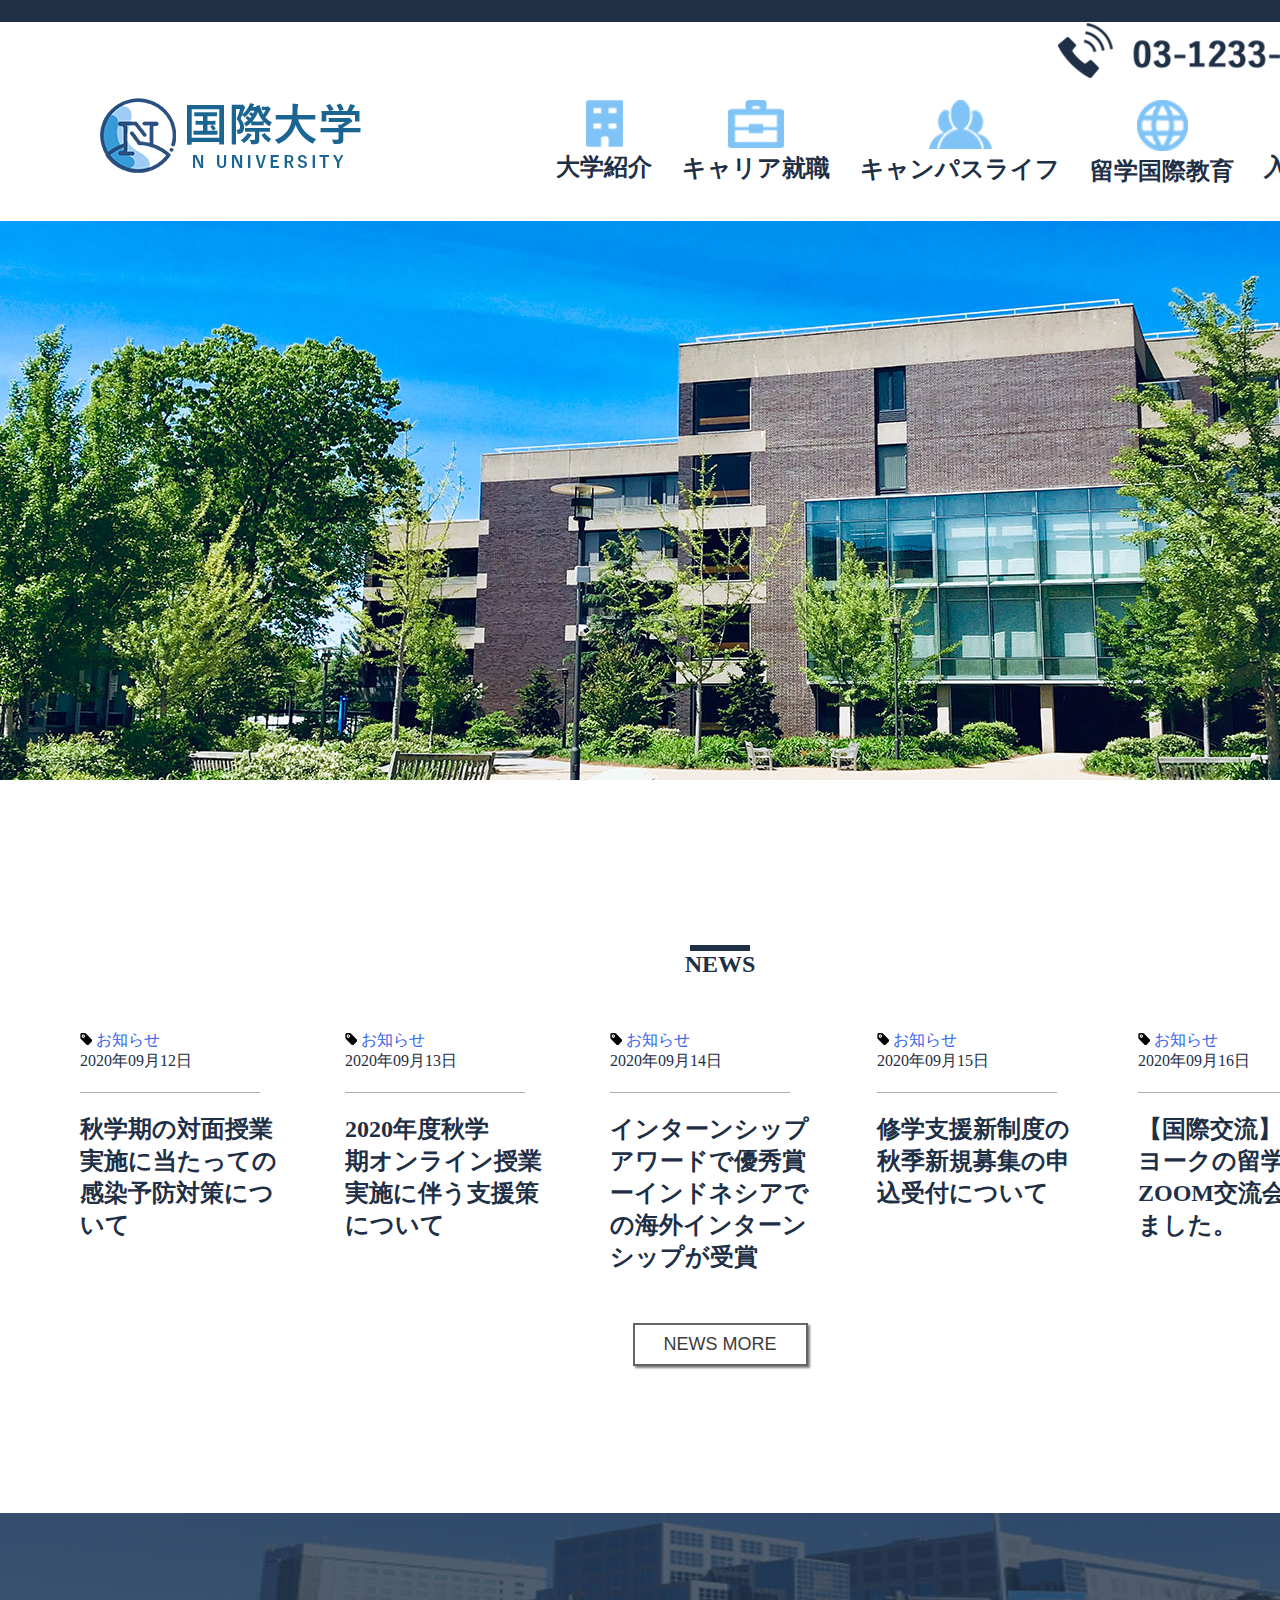
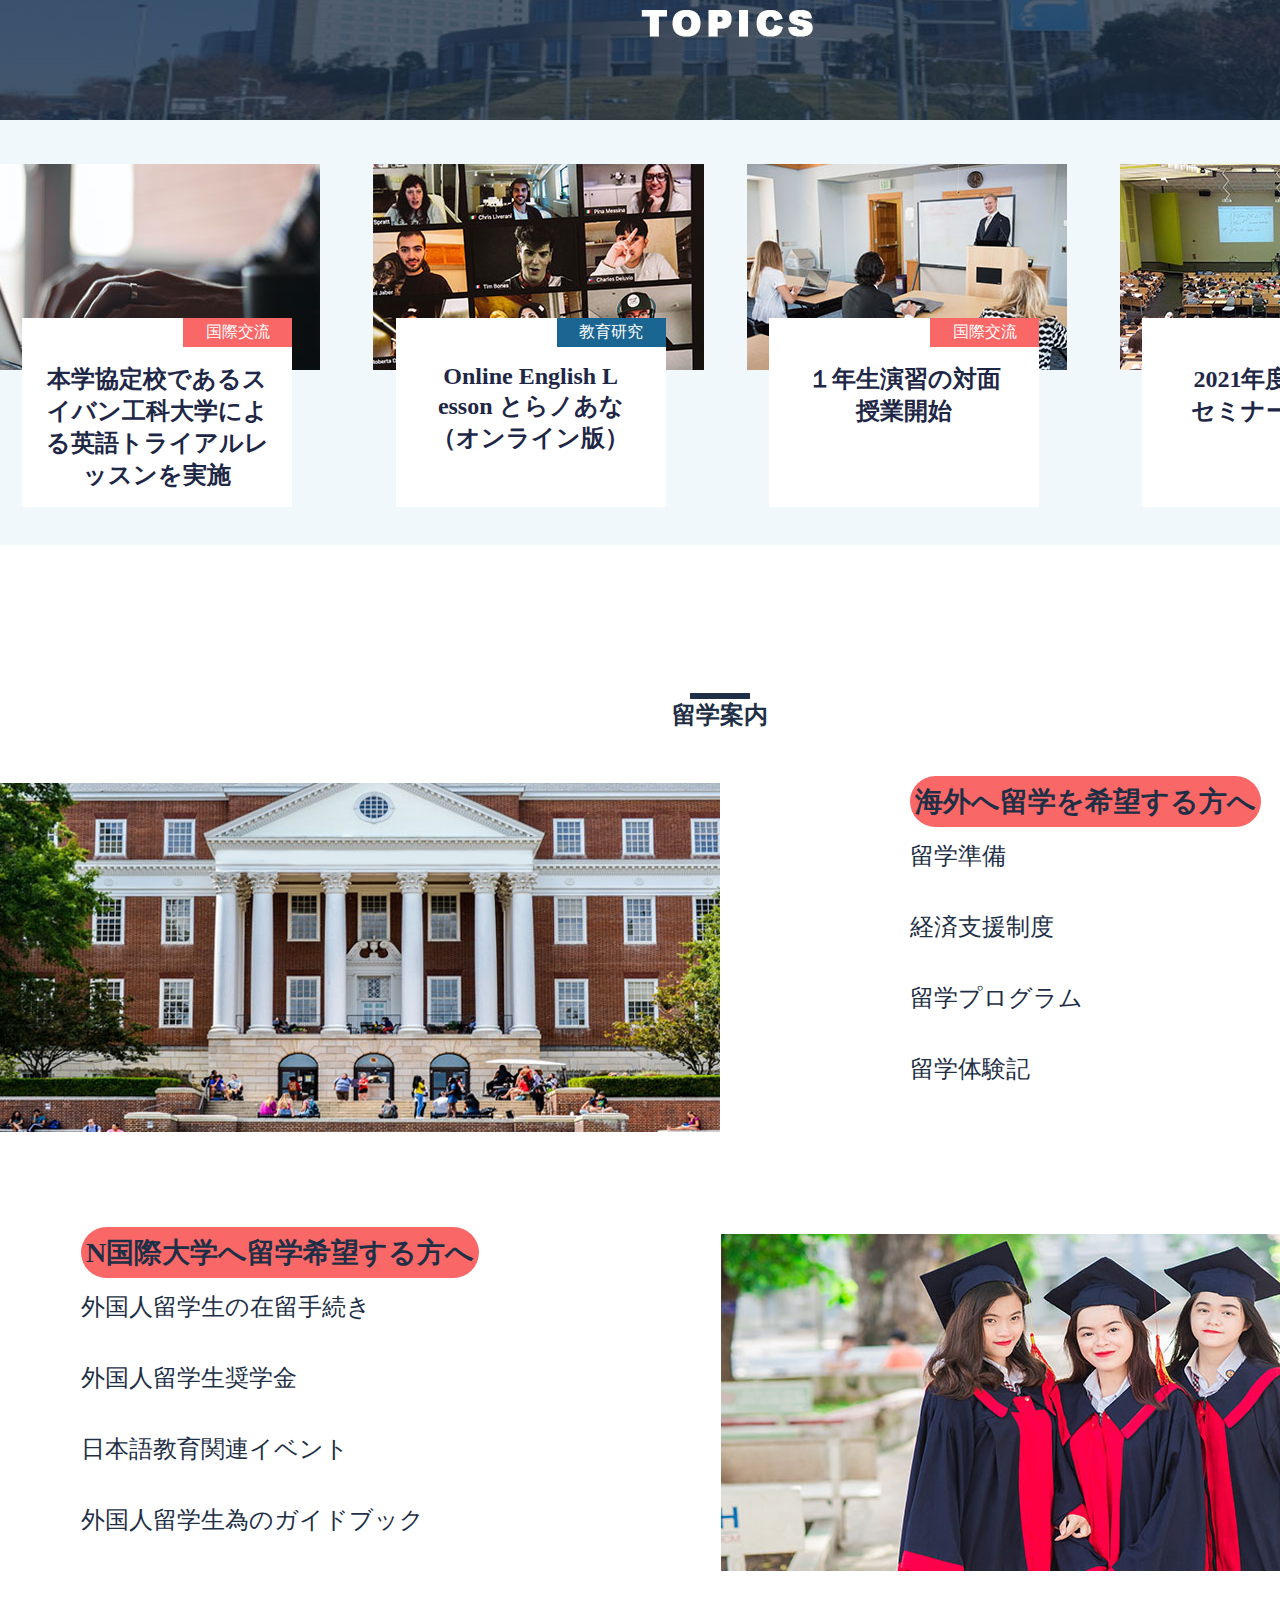
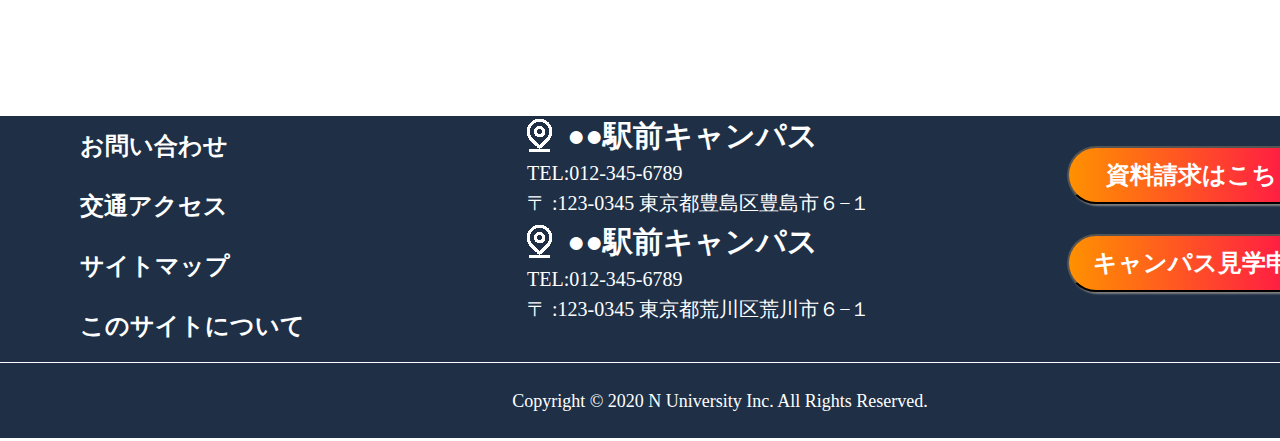
==== web_site/university_site/index.html @ 8fa0d82d "summary" ====
<!DOCTYPE html>
<html lang="ja">
<head>
    <meta charset="UTF-8">
    <title>N 国際大学</title>
    <link rel="stylesheet" href="Common/style.css" media="screen">
</head>

<body>
    <!-- ラッパーここから -->
    <div id="wrapper">

        <!-- ヘッダーここから -->
        <header>
            <h1><img src="images/logo.png" alt="N国際大　NUniversity"></h1>
            
            <nav>
                <ul>
                    <li>
                        <dt><img src="images/nav_icon1.png" alt="学校"></dt>
                        <dd><a href="#">大学紹介</a></dd>
                    </li>
                    <li>
                        <dt><img src="images/nav_icon2.png" alt="キャリア就職"></dt>
                        <dd><a href="#">キャリア就職</a></dd>
                    </li>
                    <li>
                        <dt><img src="images/nav_icon3.png" alt="キャンパスライフ"></dt>
                        <dd><a href="CampusPage/Campus.html">キャンパスライフ</a></dd>
                    </li>
                    <li>
                        <dt><img src="images/nav_icon4.png" alt="留学国際教育"></dt>
                        <dd><a href="#">留学国際教育</a></dd>
                    </li>
                    <li>
                        <dt><img src="images/nav_icon5.png" alt="入試情報"></dt>
                        <dd><a href="#">入試情報</a></dd>
                    </li>
                    
                </ul>
            </nav>

            <p class="nav_tel">
                <img src="images/nav_tel.png" alt="03-1233-4567">
            </p>
        </header>
        <!-- ヘッダーここまで -->

    </div>
    <!-- ラッパーここまで　-->

        <!-- メイン画像ここから -->
        <div id="mainimage">
            <p><img src="images/mainimage.jpg" alt="メイン画像"></p>
        </div>
        <!-- メイン画像ここまで -->
    

        <!-- ニュースここから -->
        <div id="contents_news">

            <h2>NEWS</h2>
            
            <div class="news">
                <dl>
                    <dt><img src="images/icon_news page.png" alt="news page_icon">
                    お知らせ<br><span>2020年09月12日</span>
                    </dt>
                    <dd><a href="#">秋学期の対面授業<br>実施に当たっての<br>感染予防対策につ<br>いて</a></dd>
                </dl>
                <dl>
                    <dt><img src="images/icon_news page.png" alt="news page_icon">
                    お知らせ<br><span>2020年09月13日</span>
                    </dt>
                    <dd><a href="#">2020年度秋学<br>期オンライン授業<br>実施に伴う支援策<br>について</a></dd>
                </dl>
                <dl>
                    <dt><img src="images/icon_news page.png" alt="news page_icon">
                    お知らせ<br><span>2020年09月14日</span>
                    </dt>
                    <dd><a href="#">インターンシップ<br>アワードで優秀賞<br>ーインドネシアで<br>の海外インターン<br>シップが受賞</a></dd>
                </dl>
                <dl>
                    <dt><img src="images/icon_news page.png" alt="news page_icon">
                    お知らせ<br><span>2020年09月15日</span>
                    </dt>
                    <dd><a href="#">修学支援新制度の<br>秋季新規募集の申<br>込受付について</a></dd>
                </dl>
                <dl>
                    <dt><img src="images/icon_news page.png" alt="news page_icon">
                    お知らせ<br><span>2020年09月16日</span>
                    </dt>
                    <dd><a href="#">【国際交流】ニュー<br>ヨークの留学生と<br>ZOOM交流会を行い<br>ました。</a></dd>
                </dl>
            </div>

            <div class="container">
                <button><a href="#">NEWS MORE</a></button>
            </div>
            
        </div>
        <!-- ニュースここまで -->
  
       
        <!-- トピックスここから -->
        <section id="topics" >
            <img src="images/topics_image.jpg" alt="topics画像">

            <div class="list_container">
                <ul>
                    <li>
                    <a href="#">

                        <div class="image"><img src="images/r-topics_1.jpg" alt="画像１"></div>

                        <p class="topics_box"><span class="orange">国際交流</span>本学協定校であるス<br>イバン工科大学によ<br>る英語トライアルレ<br>ッスンを実施</p>

                    </a>
                    </li>
                    <li>
                    <a href="#">
    
                        <div class="image"><img src="images/r-topicss_2.jpg" alt="画像2"></div>
        
                        <p class="topics_box"><span class="blue">教育研究</span>Online English L<br>esson とらノあな<br>（オンライン版）</p>
    
                    </a>
                    </li>
                    <li>
                    <a href="#">
    
                        <div class="image"><img src="images/r-topics_3.jpg" alt="画像3"></div>
    
                        <p class="topics_box"><span class="orange">国際交流</span>１年生演習の対面<br>授業開始</p>
    
                    </a>
                    </li>
                    <li>
                    <a href="#">
    
                        <div class="image"><img src="images/r-topics_4.jpg" alt="画像4"></div>
    
                        <p class="topics_box"><span class="blue">教育研究</span>2021年度新入生<br>セミナーを開催</p>
    
                    </a>
                    </li>
                        
                </ul>
            </div>
            
        </section>
        <!-- トピックスここまで  -->

        <!-- 留学ここから -->
        <section id="abroad">
            <h2>留学案内</h2>

            <div id="container1">
                    <div id="image_top"><img src="images/image_abroad1.jpg" alt="画像"></div>
                    <ul id="top">
                        <li><span class="abroad">海外へ留学を希望する方へ</span></li>
                        <li><a href="#">留学準備</a></li>
                        <li><a href="#">経済支援制度</a></li>
                        <li><a href="#">留学プログラム</a></li>
                        <li><a href="#">留学体験記</a></li>
                    </ul>
            </div>
            <div id="container2">

                    <ul id="under">
                        <li><span class="abroad">N国際大学へ留学希望する方へ</span></li>
                        <li><a href="#">外国人留学生の在留手続き</a></li>
                        <li><a href="#">外国人留学生奨学金</a></li>
                        <li><a href="#">日本語教育関連イベント</a></li>
                        <li><a href="#">外国人留学生為のガイドブック</a></li>
                    </ul>
                    <div id="image_under"><img src="images/image_abroad2.jpg" alt="画像"></div>
            </div>

        </section>
        <!-- 留学ここまで -->


    <!-- フッダーここから -->
    <footer>
        <div id="footer_container1">
            <div class="link">
                <ul>
                    <li><a href="#">お問い合わせ</a></li>
                    <li><a href="#">交通アクセス</a></li>
                    <li><a href="#">サイトマップ</a></li>
                    <li><a href="#">このサイトについて</a></li>
                </ul>
            </div>

            <div class="address">
                <ul>
                    <li><span>●●駅前キャンパス</span></li>
                    <li>TEL:012-345-6789</li>
                    <li>〒 :123-0345 東京都豊島区豊島市６−１</li>
                </ul>
                <ul>
                    <li><span>●●駅前キャンパス</span></li>
                    <li>TEL:012-345-6789</li>
                    <li>〒 :123-0345 東京都荒川区荒川市６−１</li>
                </ul>
            </div>
            
            <div class="button">
                <button><a href="FormPage/form.html">資料請求はこちら</a></button>
                <button><a href="#">キャンパス見学申込</a></button>
            </div>
        </div>

        <div id="footer_container2">
            <p>Copyright © 2020 N University Inc. All Rights Reserved.</p>
        </div>
    </footer>
    <!--　フッダーここまで -->
</body>
</html>
---- web_site/university_site/Common/style.css ----
@charset "utf-8";

/* ========================================
    リセットcss
========================================= */
html, body, div, span, applet, object, iframe,
h1, h2, h3, h4, h5, h6, p, blockquote, pre,
a, abbr, acronym, address, big, cite, code,
del, dfn, em, img, ins, kbd, q, s, samp,
small, strike, strong, sub, sup, tt, var,
b, u, i, center,
dl, dt, dd, ol, ul, li,
fieldset, form, label, legend,
table, caption, tbody, tfoot, thead, tr, th, td,
article, aside, canvas, details, embed,
figure, figcaption, footer, header, hgroup,
menu, nav, output, ruby, section, summary,
time, mark, audio, video {
	margin: 0;
	padding: 0;
	border: 0;
	font-style:normal;
	font-weight: normal;
	font-size: 100%;
	vertical-align: baseline;
}
article, aside, details, figcaption, figure,
footer, header, hgroup, menu, nav, section {
	display: block;
}
html{overflow-y: scroll;}
blockquote, q {quotes: none;}
blockquote:before, blockquote:after,q:before, q:after {content: ''; content: none;}
input, textarea,{margin: 0; padding: 0;}
ol, ul{list-style:none;}
table{border-collapse: collapse; border-spacing:0;}
caption, th{text-align: left;}
a:focus {outline:none;}

/* micro clearfix */
.cf:before,
.cf:after {
    content: " ";
    display: table;
}
.cf:after {clear: both;}
.cf {*zoom: 1;}



/* ========================================
    レイアウト用
========================================= */
body {
	width: 1440px;
	height: auto;
	font-family: "游ゴシック";
	border-top: 22px solid #1e2f46;
}


div#wrapper {
	width: 1280px;
	margin: 0 auto;
}




/* ========================================
    ヘッダー用
========================================= */
header {
	width: 1280px;
	height: 175px;
	margin-bottom: 24px;
	position: relative;
}

header h1 {
	padding-top: 76px;
	padding-left: 20px;
	float: left;
}


header nav {
	float: right;
	padding-top: 78px;

}


header nav ul li {
	float: left;
	margin-left: 30px;
	text-align: center;
	
}



header nav ul li dd a {
	font-size: 24px;
	font-weight: bold;
	color: #1e2f46;
	text-decoration: none;
	margin-top: 134px;
	
	
}

header nav ul li a:hover {
	color: #3498db;
	border-bottom: 3px solid #3498db;
}

p.nav_tel {
	position: absolute;
	top: 0;
	right: 0;
}







/* ========================================
    メイン画像用
========================================= */
div#mainimage {
	width: 100%;
	height: 560px;
	margin-bottom: 164px;

}



/* ========================================
    ニュース用
========================================= */

div#contents_news {
	width: 1280px;
	height: 420px;
	margin: 0 auto;

}

#contents_news h2 {
	font-size: 24px;
	font-weight: bold;
	color: #1e2f46;
	text-align: center;
	margin-bottom: 52px;
}


#contents_news h2::before {
	content: "";
	display: block;
	border-top: 6px solid #1e2f46;
	width: 60px;
	margin: 0 auto;
}


div.news {
	display: flex;
	justify-content: space-between;
}


div.news dt {
	font-size: 16px;
	font-weight: medium;
	color: #3965e9;

}

div.news dt span {
	font-size: 16px;
	font-weight: medium;
	color: #1e2f46;
}

div.news dt span::after {
	content: "";
	display: block;
	border-bottom: 1px solid #acacaa;
	width: 180px;
	padding-top: 20px;
}


div.news dl dd a {
	font-size: 24px;
	font-weight: bold;
	color: #1e2f46;
	text-decoration: none;
}

div.news dl dd {
	padding-top: 20px;
}

div.container {
	text-align: center;
	margin-top: 50px;
}



div#contents_news button {
	width: 175px;
	height: 43px;
	text-decoration: none;
	border: 2px solid #656363;
	background-color: #fff;
	transition: all 0.5s ease 0s;
}


div#contents_news button:hover {
	background-color: #3498db;	
}




div#contents_news button a {
	font-size: 18px;
	font-weight: normal;
	color: #3c3b3b;
	text-decoration: none;
}

div#contents_news button:hover a {
	color: #fff;
}





/* ========================================
    トピックス用
========================================= */
section#topics {
	width: 100%;
	height: 632px;
	background-color: #f0f8fc;
	margin: 148px 0;

}

div.list_container {
	width: 100%;
	height: 420px;
}




#topics ul {
	padding-top: 40px;
	justify-content: space-between;
	display: flex;
}


#topics ul li {
	width: 320px;
	height: 206px;
	position: relative;
	float: left;
}

div.image {
	width: 320px;
	height: 206px;
}



#topics ul li .topics_box {
	background-color: #fff;
	width: 270px;
	height: 144px;
	padding-top: 45px;
	text-align: center;
	position: absolute;
	font-size: 24px;
	font-weight: bold;
	color: #1e2746;
	top: 154px;
	left: 7%;
}




span.orange {
	width: 109px;
	height: 25px;
	background-color: #f96767;
	font-size: 16px;
	font-weight: normal;
	text-align: center;
	padding-top: 4px;
	color: #fff;
	display: block;
	float: right;
	position: absolute;
	top: 0;
	right: 0;

}

span.blue {
	width: 109px;
	height: 25px;
	background-color: #1b6592;
	font-size: 16px;
	font-weight: normal;
	text-align: center;
	padding-top: 4px;
	color: #fff;
	display: block;
	float: right;
	position: absolute;
	top: 0;
	right: 0;
}






/* ========================================
    留学用
========================================= */
section {
	width: 100%;
	height: 895px;
	margin-bottom: 128px;
}


section#abroad h2 {
	font-size: 24px;
	font-weight: bold;
	color: #1e2f46;
	text-align: center;
	margin-bottom: 52px;
}


section#abroad h2::before {
	content: "";
	display: block;
	border-top: 6px solid #1e2f46;
	width: 60px;
	margin: 0 auto;
}




section#abroad #container1 {
	width: 1359px;
	height: 350px;
}


#container1 #image_top {
	float: left;
	margin-right: 190px;	
}


#container1 ul #top {
	float: left;
	line-height: 71px;
}


#container1 span.abroad {
	font-size: 28px;
	font-weight: bold;
	color: #1e2f46;
	background-color: #f96767;
	border-radius: 50px;
	padding: 10px 5px;
}


section#abroad #container1 ul li a {
	font-size: 24px;
	font-weight: normal;
	color: #1e2f46;
	text-decoration: none;
	line-height: 71px;
}


section#abroad #container2 {
	width: 1359px;
	height: 350px;
	float: right;
	margin-top: 98px;
}


section#abroad #container2 ul#under {
	float: left;
}


section#abroad #container2 ul li a {
	font-size: 24px;
	font-weight: normal;
	color: #1e2f46;
	text-decoration: none;
	line-height: 71px;
}


#container2 span.abroad {
	font-size: 28px;
	font-weight: bold;
	color: #1e2f46;
	background-color: #f96767;
	border-radius: 50px;
	padding: 10px 5px;
}



section#abroad #container2 #image_under {
	float: right;
}









/* ========================================
    キャンパスページ　イベント用
========================================= */

#contents_event h2 {
	font-size: 24px;
	font-weight: bold;
	color: #1e2f46;
	text-align: center;
	margin-bottom: 52px;
}


#contents_event h2::before {
	content: "";
	display: block;
	border-top: 6px solid #1e2f46;
	width: 60px;
	margin: 0 auto;
}


.cards {
	width: 706px;
	height: 790px;
	background-color: #fff;
	box-shadow: 2px 2px 5px gray;
	float: left;
	margin: 15px 7px;
}



.title {
	font-size: 24px;
	font-weight: bold;
	color: #ff6a00;
	padding-left: 70px;
	padding-top: 230px;
}

.title h3 span {
	font-size: 18px;
	color: #fff;
	border: 1px solid #ff6a00;
	border-radius: 50px;
	background-color: #ff6a00;
	text-align: center;
	padding: 10px 20px;
	margin-right: 10px;

}

.description {
	font-size: 18px;
	font-weight: normal;
	color: #000000;
	padding-left: 70px;
	padding-top: 20px;

}

.schedule {
	width: 613px;
	height: 140px;
	background-color: #e5e5e5;
	margin: 0 auto;
	margin-top: 10px;
	margin-bottom: 20px;
}

.schedule p {
	font-size: 16px;
	font-weight: normal;
	color: black;
	padding-left: 23px;
	padding-top: 7px;
}

button {
	width: 235px;
	height: 47px;
	background-color: #1d53a7;
	display: block;
	margin: 0 auto;
	box-shadow: 2px 2px 2px gray;
}

button a {
	text-decoration: none;
	font-size: 22px;
	font-weight: bold;
	color: #fff;
}


/* ========================================
    キャンパスページ　プログラム用
========================================= */

#contents_program {
	width: 1440px;
	height: 660px;
	clear: both;
	padding-top: 150px;
}



#contents_program h3 {
	font-size: 24px;
	font-weight: bold;
	color: #1e2f46;
	text-align: center;
	margin-bottom: 52px;
}


#contents_program h3::before {
	content: "";
	display: block;
	border-top: 6px solid #1e2f46;
	width: 60px;
	margin: 0 auto;
}


.pro_cards {
	width: 479px;
	height: 538px;
	background-color: #fff;
	box-shadow: 2px 2px 5px gray;
	margin: 15px 0px;
	float: left;
	padding: 0px;
}


.pro_title {
	margin: 130px 20px 30px 20px;
}


.pro_title p {
	font-size: 15px;
	font-weight: bold;
	color: #fff;
	border: 1px solid #ff6a00;
	width: 202px;
	height: 28px;
	border-radius: 50px;
	background-color: #ff6a00;
	text-align: center;
	padding-top: 10px;
}

.des {
	margin-left: 30px;
}

.des p {
	font-size: 16px;
	font-weight: normal;
	color: black;
}




.des p span {
	font-size: 20px;
	font-weight: 900;
	color: #1d53a6;
	line-height: 2;
}







/* ========================================
    フッダー用
========================================= */
footer {
	width: 100%;
	height: 322px;
	background-color: #1e2f46;
	margin-top: 100px;
}

#footer_container1 {
	width: 1280px;
	height: 246px;
	margin: 0 auto;
}

#footer_container1 div.link {
	width: 447px;
	height: 243px;
	float: left;
}


div.link ul li a {
	font-size: 24px;
	font-weight: bold;
	color: #fff;
	text-decoration: none;
	line-height: 60px;
}

#footer_container1 div.address {
	width: 540px;
	height: 243px;
	float: left;
}

div.address ul li {
	font-size: 20px;
	font-weight: normal;
	color: #fff;
	padding-bottom: 5px;
}

div.address ul li span {
	font-size: 30px;
	font-weight: bold;
	background: url(../images/icon_location.png) no-repeat;
	padding-left: 40px;
}


#footer_container1 div.button {
	width: 293px;
	height: 243px;
	float: left;
}


#footer_container1 div.button button {
	width: 273px;
	height: 58px;
	border-radius: 50px;
	background: linear-gradient(90deg,rgb(255, 145, 0),rgba(255,0,84));
	margin: 30px 0;
}

#footer_container1 div.button button a {
	font-size: 24px;
	font-weight: bold;
	color: #fff;
	text-decoration: none;

}




#footer_container2 {
	width: 100%;
	height: 78px;
	border-top: 1px solid #fff;
}


#footer_container2 p {
	font-size: 18px;
	font-weight: normal;
	color: #fff;
	text-decoration: none;
	text-align: center;
	line-height: 76px;
}
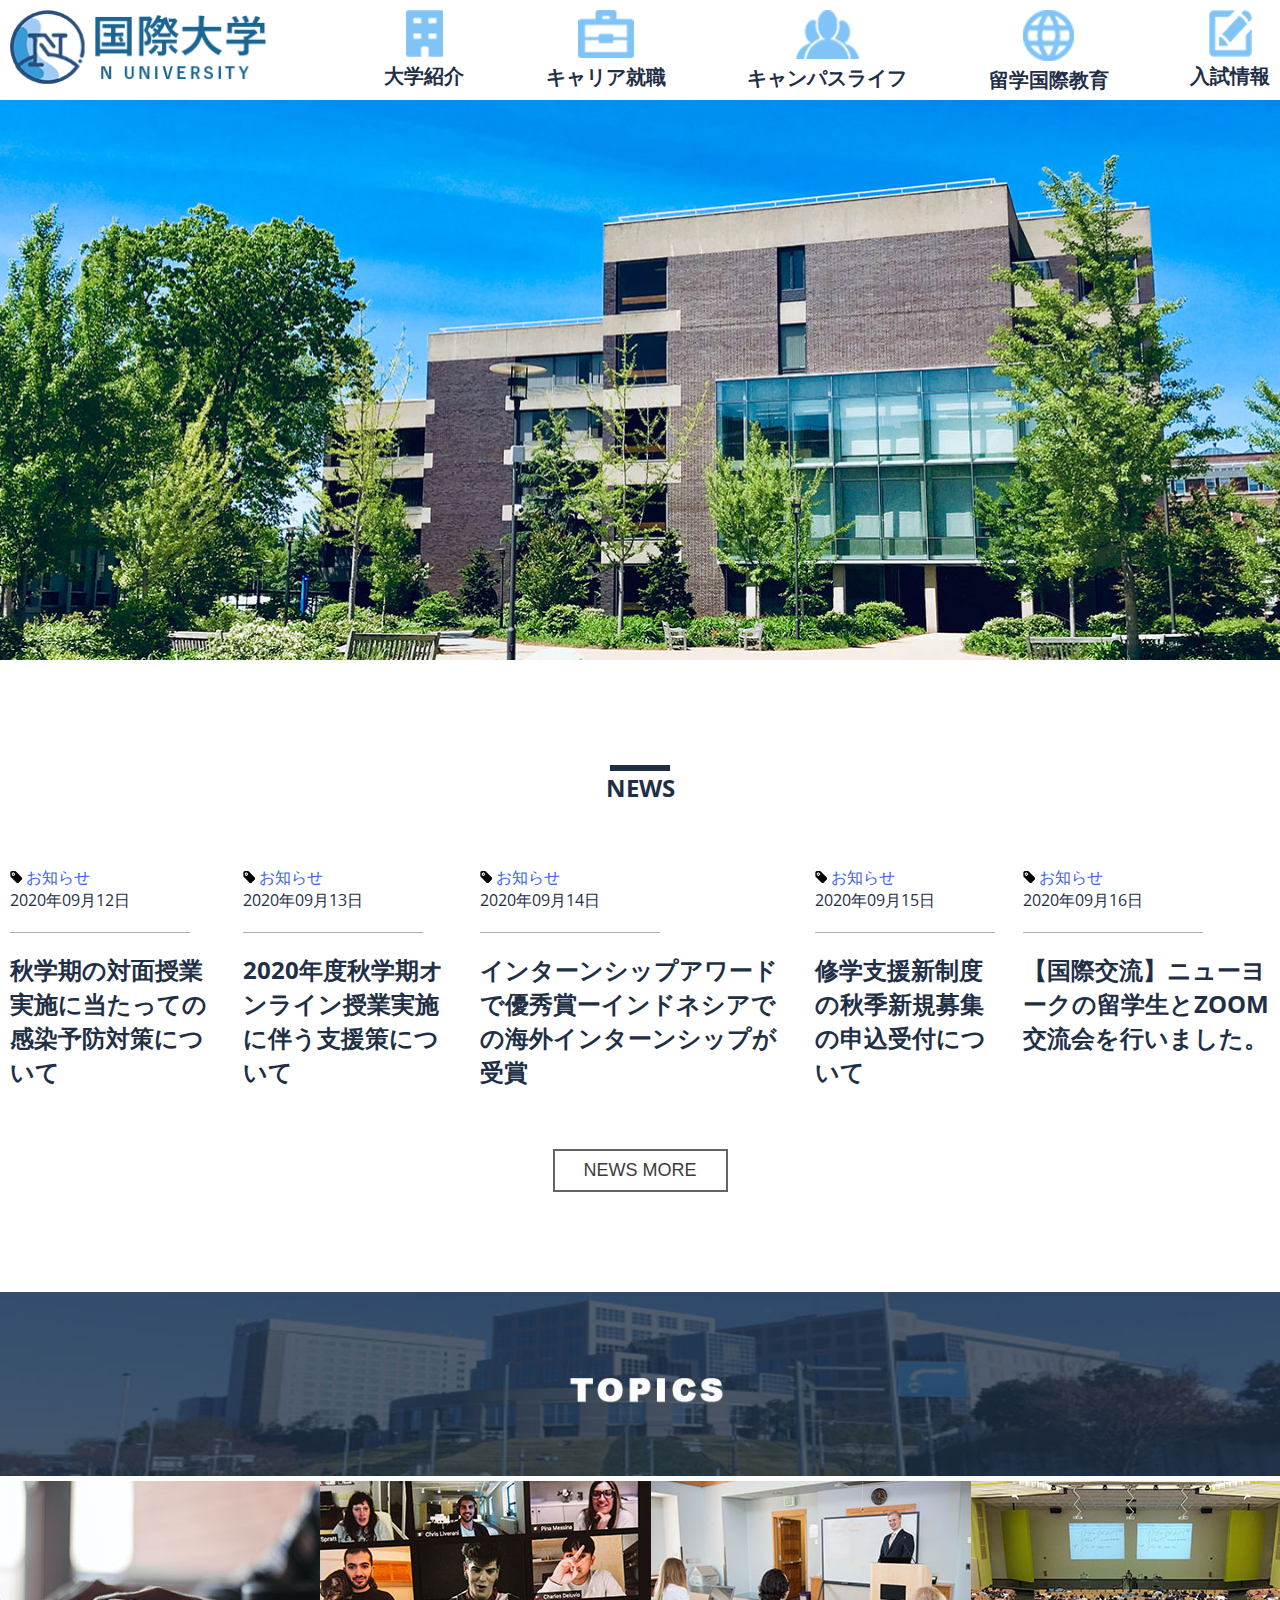
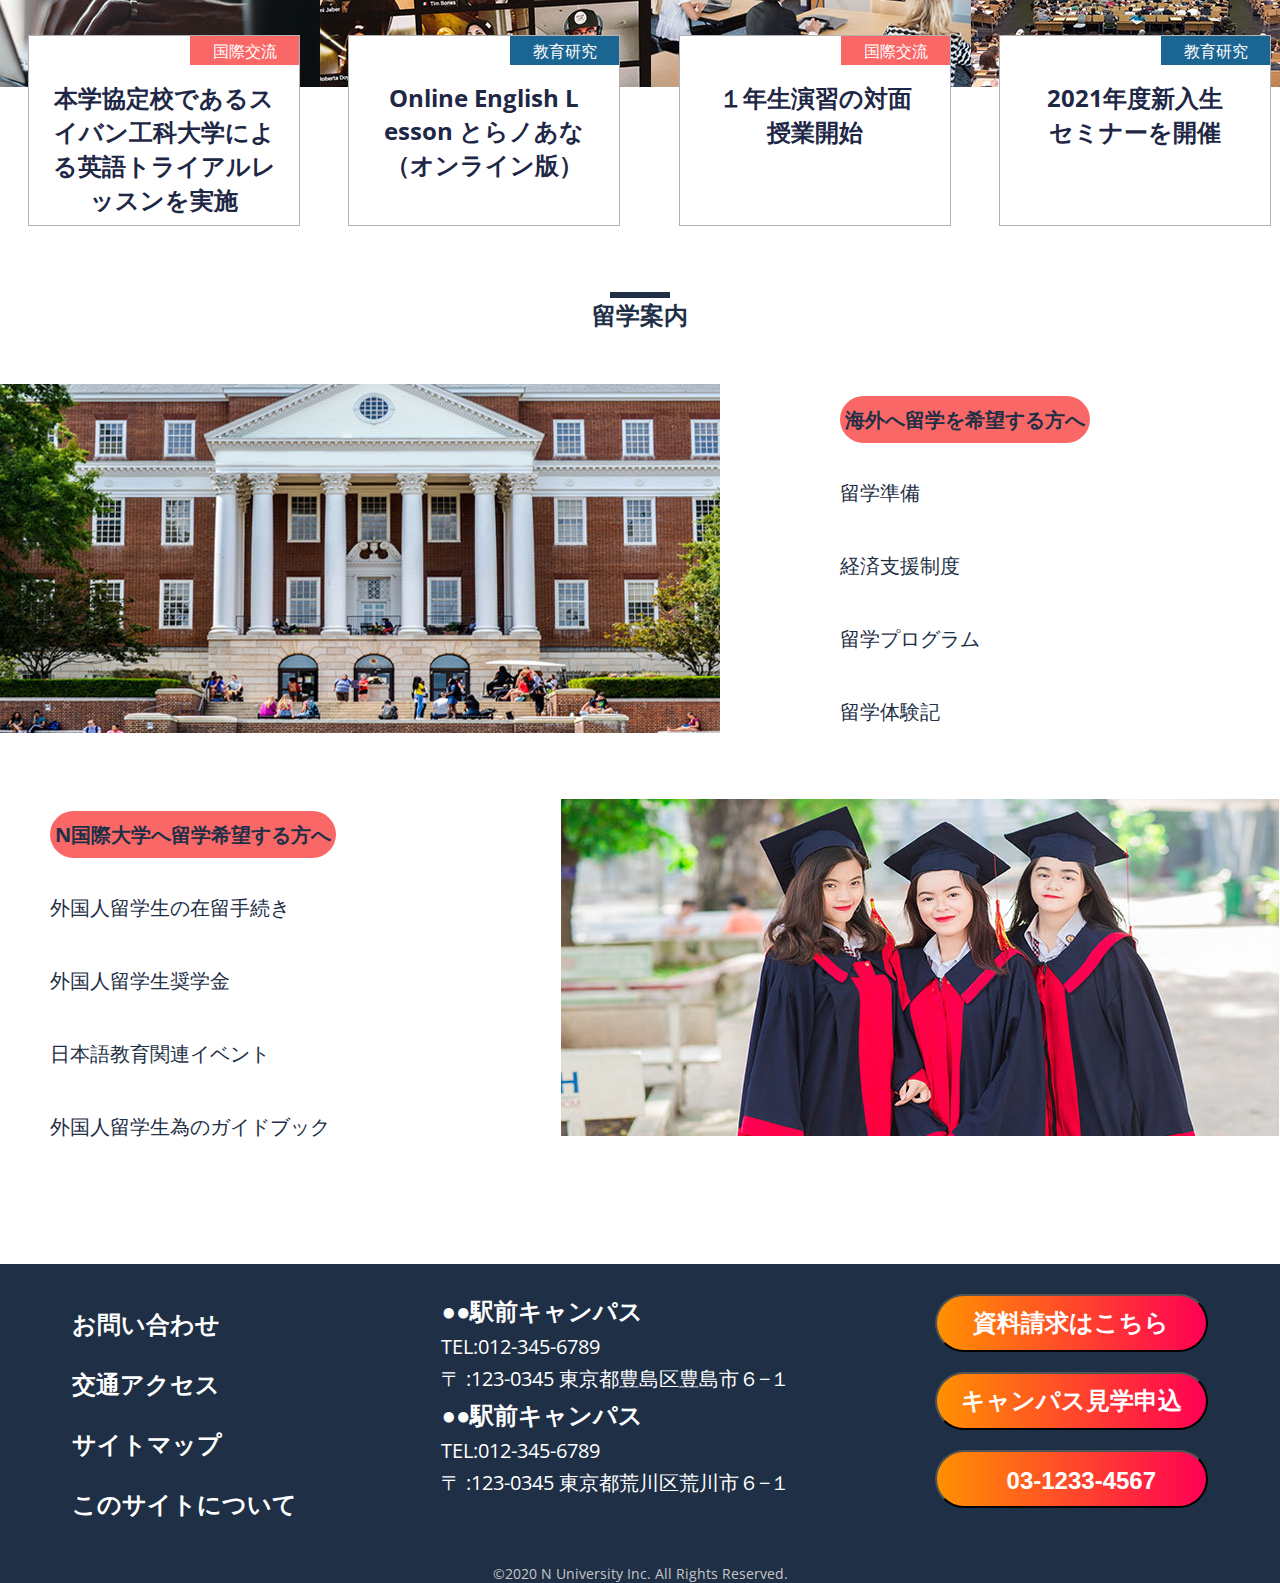
==== commit 9e189d8d: "summary" ====
--- a/web_site/university_site/index.html
+++ b/web_site/university_site/index.html
@@ -2,18 +2,20 @@
 <html lang="ja">
 <head>
     <meta charset="UTF-8">
+    <meta name="viewport" content="width=device-width, initial-scale=1.0">
     <title>N 国際大学</title>
-    <link rel="stylesheet" href="Common/style.css" media="screen">
+    <link rel="stylesheet" href="style.css" media="screen">
+    <link rel="stylesheet" href="https://use.fontawesome.com/releases/v5.15.1/css/all.css" integrity="sha384-vp86vTRFVJgpjF9jiIGPEEqYqlDwgyBgEF109VFjmqGmIY/Y4HV4d3Gp2irVfcrp" crossorigin="anonymous">
+    <link href="https://fonts.googleapis.com/css2?family=Open+Sans:wght@400;600;700&display=swap" rel="stylesheet" />
+
 </head>
 
 <body>
     <!-- ラッパーここから -->
     <div id="wrapper">
-
         <!-- ヘッダーここから -->
         <header>
-            <h1><img src="images/logo.png" alt="N国際大　NUniversity"></h1>
-            
+            <h1><img src="images/logo.png" alt="ロゴ"></h1>
             <nav>
                 <ul>
                     <li>
@@ -39,23 +41,21 @@
                     
                 </ul>
             </nav>
-
-            <p class="nav_tel">
-                <img src="images/nav_tel.png" alt="03-1233-4567">
-            </p>
+            <!-- Hamburger Menu -->
+            <div class="hamburger_menu">
+                <i class="fas fa-bars"></i>
+            </div>
         </header>
         <!-- ヘッダーここまで -->
-
     </div>
     <!-- ラッパーここまで　-->
 
         <!-- メイン画像ここから -->
         <div id="mainimage">
-            <p><img src="images/mainimage.jpg" alt="メイン画像"></p>
+            <img src="images/mainimage.jpg" alt="メイン画像">
         </div>
         <!-- メイン画像ここまで -->
-    
-
+        
         <!-- ニュースここから -->
         <div id="contents_news">
 
@@ -66,31 +66,31 @@
                     <dt><img src="images/icon_news page.png" alt="news page_icon">
                     お知らせ<br><span>2020年09月12日</span>
                     </dt>
-                    <dd><a href="#">秋学期の対面授業<br>実施に当たっての<br>感染予防対策につ<br>いて</a></dd>
+                    <dd><a href="#">秋学期の対面授業実施に当たっての感染予防対策について</a></dd>
                 </dl>
                 <dl>
                     <dt><img src="images/icon_news page.png" alt="news page_icon">
                     お知らせ<br><span>2020年09月13日</span>
                     </dt>
-                    <dd><a href="#">2020年度秋学<br>期オンライン授業<br>実施に伴う支援策<br>について</a></dd>
+                    <dd><a href="#">2020年度秋学期オンライン授業実施に伴う支援策について</a></dd>
                 </dl>
                 <dl>
                     <dt><img src="images/icon_news page.png" alt="news page_icon">
                     お知らせ<br><span>2020年09月14日</span>
                     </dt>
-                    <dd><a href="#">インターンシップ<br>アワードで優秀賞<br>ーインドネシアで<br>の海外インターン<br>シップが受賞</a></dd>
+                    <dd><a href="#">インターンシップアワードで優秀賞ーインドネシアでの海外インターンシップが受賞</a></dd>
                 </dl>
                 <dl>
                     <dt><img src="images/icon_news page.png" alt="news page_icon">
                     お知らせ<br><span>2020年09月15日</span>
                     </dt>
-                    <dd><a href="#">修学支援新制度の<br>秋季新規募集の申<br>込受付について</a></dd>
+                    <dd><a href="#">修学支援新制度の秋季新規募集の申込受付について</a></dd>
                 </dl>
                 <dl>
                     <dt><img src="images/icon_news page.png" alt="news page_icon">
                     お知らせ<br><span>2020年09月16日</span>
                     </dt>
-                    <dd><a href="#">【国際交流】ニュー<br>ヨークの留学生と<br>ZOOM交流会を行い<br>ました。</a></dd>
+                    <dd><a href="#">【国際交流】ニューヨークの留学生とZOOM交流会を行いました。</a></dd>
                 </dl>
             </div>
 
@@ -103,49 +103,42 @@
   
        
         <!-- トピックスここから -->
-        <section id="topics" >
-            <img src="images/topics_image.jpg" alt="topics画像">
+        <section id="topics">
+            <img src="images/topics_image.jpg" alt="topics画像" class="topics_title-img">
 
             <div class="list_container">
-                <ul>
-                    <li>
-                    <a href="#">
-
-                        <div class="image"><img src="images/r-topics_1.jpg" alt="画像１"></div>
-
-                        <p class="topics_box"><span class="orange">国際交流</span>本学協定校であるス<br>イバン工科大学によ<br>る英語トライアルレ<br>ッスンを実施</p>
-
-                    </a>
-                    </li>
-                    <li>
-                    <a href="#">
-    
-                        <div class="image"><img src="images/r-topicss_2.jpg" alt="画像2"></div>
-        
-                        <p class="topics_box"><span class="blue">教育研究</span>Online English L<br>esson とらノあな<br>（オンライン版）</p>
-    
-                    </a>
-                    </li>
-                    <li>
-                    <a href="#">
-    
-                        <div class="image"><img src="images/r-topics_3.jpg" alt="画像3"></div>
-    
-                        <p class="topics_box"><span class="orange">国際交流</span>１年生演習の対面<br>授業開始</p>
-    
-                    </a>
-                    </li>
-                    <li>
-                    <a href="#">
-    
-                        <div class="image"><img src="images/r-topics_4.jpg" alt="画像4"></div>
-    
-                        <p class="topics_box"><span class="blue">教育研究</span>2021年度新入生<br>セミナーを開催</p>
-    
-                    </a>
-                    </li>
-                        
-                </ul>
+                <div class="topics_description">
+                    <ul>
+                        <li>
+                            <img src="images/r-topics_1.jpg" alt="画像１">
+                            <p class="topics_box"><span class="orange">国際交流</span>本学協定校であるス<br>イバン工科大学によ<br>る英語トライアルレ<br>ッスンを実施</p>
+                        </li>
+                    </ul>
+                </div>
+                <div class="topics_description">
+                    <ul>
+                        <li>
+                            <img src="images/r-topicss_2.jpg" alt="画像2">
+                            <p class="topics_box"><span class="blue">教育研究</span>Online English L<br>esson とらノあな<br>（オンライン版）</p>
+                        </li>
+                    </ul>
+                </div>
+                <div class="topics_description">
+                    <ul>
+                        <li>
+                            <img src="images/r-topics_3.jpg" alt="画像3">
+                            <p class="topics_box"><span class="orange">国際交流</span>１年生演習の対面<br>授業開始</p>
+                        </li>
+                    </ul>
+                </div>
+                <div class="topics_description">
+                    <ul>
+                        <li>
+                            <img src="images/r-topics_4.jpg" alt="画像4">
+                            <p class="topics_box"><span class="blue">教育研究</span>2021年度新入生<br>セミナーを開催</p>
+                        </li>
+                    </ul>
+                </div>
             </div>
             
         </section>
@@ -156,25 +149,24 @@
             <h2>留学案内</h2>
 
             <div id="container1">
-                    <div id="image_top"><img src="images/image_abroad1.jpg" alt="画像"></div>
-                    <ul id="top">
-                        <li><span class="abroad">海外へ留学を希望する方へ</span></li>
-                        <li><a href="#">留学準備</a></li>
-                        <li><a href="#">経済支援制度</a></li>
-                        <li><a href="#">留学プログラム</a></li>
-                        <li><a href="#">留学体験記</a></li>
-                    </ul>
+                <img src="images/image_abroad1.jpg" alt="画像" class="image_top">
+                <ul class="top">
+                    <li><span class="abroad">海外へ留学を希望する方へ</span></li>
+                    <li><a href="#">留学準備</a></li>
+                    <li><a href="#">経済支援制度</a></li>
+                    <li><a href="#">留学プログラム</a></li>
+                    <li><a href="#">留学体験記</a></li>
+                </ul>
             </div>
             <div id="container2">
-
-                    <ul id="under">
-                        <li><span class="abroad">N国際大学へ留学希望する方へ</span></li>
-                        <li><a href="#">外国人留学生の在留手続き</a></li>
-                        <li><a href="#">外国人留学生奨学金</a></li>
-                        <li><a href="#">日本語教育関連イベント</a></li>
-                        <li><a href="#">外国人留学生為のガイドブック</a></li>
-                    </ul>
-                    <div id="image_under"><img src="images/image_abroad2.jpg" alt="画像"></div>
+                <ul class="under">
+                    <li><span class="abroad">N国際大学へ留学希望する方へ</span></li>
+                    <li><a href="#">外国人留学生の在留手続き</a></li>
+                    <li><a href="#">外国人留学生奨学金</a></li>
+                    <li><a href="#">日本語教育関連イベント</a></li>
+                    <li><a href="#">外国人留学生為のガイドブック</a></li>
+                </ul>
+                <img src="images/image_abroad2.jpg" alt="画像" class="image_under">
             </div>
 
         </section>
@@ -209,11 +201,15 @@
             <div class="button">
                 <button><a href="FormPage/form.html">資料請求はこちら</a></button>
                 <button><a href="#">キャンパス見学申込</a></button>
+
+                <button class="footer_tel">
+                    <a href="#"><i class="fas fa-headset"></i>03-1233-4567</a>
+                </button>
             </div>
         </div>
 
         <div id="footer_container2">
-            <p>Copyright © 2020 N University Inc. All Rights Reserved.</p>
+            <p>©2020 N University Inc. All Rights Reserved.</p>
         </div>
     </footer>
     <!--　フッダーここまで -->
--- a/web_site/university_site/style.css
+++ b/web_site/university_site/style.css
@@ -0,0 +1,571 @@
+@charset "utf-8";
+
+/* ========================================
+    リセットcss
+========================================= */
+html, body, div, span, applet, object, iframe,
+h1, h2, h3, h4, h5, h6, p, blockquote, pre,
+a, abbr, acronym, address, big, cite, code,
+del, dfn, em, img, ins, kbd, q, s, samp,
+small, strike, strong, sub, sup, tt, var,
+b, u, i, center,
+dl, dt, dd, ol, ul, li,
+fieldset, form, label, legend,
+table, caption, tbody, tfoot, thead, tr, th, td,
+article, aside, canvas, details, embed,
+figure, figcaption, footer, header, hgroup,
+menu, nav, output, ruby, section, summary,
+time, mark, audio, video {
+	margin: 0;
+	padding: 0;
+	border: 0;
+	font-style:normal;
+	font-weight: normal;
+	font-size: 100%;
+	vertical-align: baseline;
+}
+article, aside, details, figcaption, figure,
+footer, header, hgroup, menu, nav, section {
+	display: block;
+}
+html{overflow-y: scroll;}
+blockquote, q {quotes: none;}
+blockquote:before, blockquote:after,q:before, q:after {content: ''; content: none;}
+input, textarea,{margin: 0; padding: 0;}
+ol, ul{list-style:none;}
+table{border-collapse: collapse; border-spacing:0;}
+caption, th{text-align: left;}
+a:focus {outline:none;}
+
+/* micro clearfix */
+.cf:before,
+.cf:after {
+    content: " ";
+    display: table;
+}
+.cf:after {clear: both;}
+.cf {*zoom: 1;}
+
+
+
+/* ========================================
+    レイアウト用
+========================================= */
+body {
+	width: 100%;
+	height: auto;
+	font-family: 'Open Sans', sans-serif;
+}
+
+/* ========================================
+    ヘッダー用
+========================================= */
+
+header {
+	display: flex;
+	justify-content: space-between;
+	width: 100%;
+	max-width: 1440px;
+	height: 100px;
+	margin: 0 auto;
+	position: relative;
+}
+
+header h1 {
+	width: 20%;
+	padding: 10px;
+}
+
+header h1 img {
+	width: 100%;
+}
+
+header nav {
+	width: 70%;
+	padding: 10px;
+}
+
+header nav ul {
+	display: flex;
+	justify-content: space-between;
+}
+
+header nav ul li {
+	text-align: center;
+	margin-left: 10px;
+}
+
+header nav ul li dd a {
+	font-size: 20px;
+	font-weight: bold;
+	color: #1e2f46;
+	text-decoration: none;
+}
+
+header nav ul li a:hover {
+	color: #3498db;
+	border-bottom: 3px solid #3498db;
+}
+
+/* Hamburger Menu */
+.hamburger_menu {
+	font-size: 32px;
+	color: #000;
+	position: absolute;
+	right: 60px;
+	top: 20px;
+	display: none;
+}
+
+/* ========================================
+    メイン画像用
+========================================= */
+#mainimage {
+	width: 100%;
+	max-width: 1440px;
+	margin: 0 auto;
+	margin-bottom: 100px;
+}
+#mainimage img {
+	width: 100%;
+	height: 560px;
+}
+
+/* ========================================
+    ニュース用
+========================================= */
+
+#contents_news {
+	width: 100%;
+	max-width: 1280px;
+	margin: 0 auto;
+	margin-bottom: 100px;
+
+}
+
+#contents_news h2 {
+	font-size: 24px;
+	font-weight: bold;
+	color: #1e2f46;
+	text-align: center;
+	margin-bottom: 52px;
+}
+
+
+#contents_news h2::before {
+	content: "";
+	display: block;
+	border-top: 6px solid #1e2f46;
+	width: 60px;
+	margin: 0 auto;
+}
+
+
+div.news {
+	width: 100%;
+	max-width: 1280px;
+	display: flex;
+	justify-content: space-between;
+}
+
+div.news dl {
+	margin: 10px;
+}
+
+div.news dt {
+	font-size: 16px;
+	font-weight: medium;
+	color: #3965e9;
+
+}
+
+div.news dt span {
+	font-size: 16px;
+	font-weight: medium;
+	color: #1e2f46;
+}
+
+div.news dt span::after {
+	content: "";
+	display: block;
+	border-bottom: 1px solid #acacaa;
+	width: 180px;
+	padding-top: 20px;
+}
+
+
+div.news dl dd a {
+	display: block;
+	width: 100%;
+	font-size: 24px;
+	font-weight: bold;
+	color: #1e2f46;
+	text-decoration: none;
+}
+
+div.news dl dd {
+	padding-top: 20px;
+}
+
+div.container {
+	text-align: center;
+	margin-top: 50px;
+}
+
+div#contents_news button {
+	width: 175px;
+	height: 43px;
+	text-decoration: none;
+	border: 2px solid #656363;
+	background-color: #fff;
+	transition: all 0.5s ease 0s;
+}
+
+
+div#contents_news button:hover {
+	background-color: #3498db;	
+}
+
+
+div#contents_news button a {
+	font-size: 18px;
+	font-weight: normal;
+	color: #3c3b3b;
+	text-decoration: none;
+}
+
+div#contents_news button:hover a {
+	color: #fff;
+}
+
+/* ========================================
+    トピックス用
+========================================= */
+section#topics {
+	width: 100%;
+	max-width: 1440px;
+	margin: 100px auto 200px auto;
+}
+
+#topics .topics_title-img {
+	width: 100%;
+}
+
+.list_container {
+	width: 100%;
+	max-width: 1440px;
+	display: flex;
+	justify-content: space-between;
+}
+
+#topics ul li {
+	width: 100%;
+	position: relative;
+}
+
+#topics ul li .topics_box {
+	width: 270px;
+	height: 144px;
+	background-color: #fff;
+	padding-top: 45px;
+	text-align: center;
+	position: absolute;
+	left: 28px;
+	top: 154px;
+	font-size: 24px;
+	font-weight: bold;
+	color: #1e2746;
+	border: 1px solid #b1b1b1;
+}
+
+span.orange {
+	width: 109px;
+	height: 25px;
+	background-color: #f96767;
+	font-size: 16px;
+	font-weight: normal;
+	text-align: center;
+	padding-top: 4px;
+	color: #fff;
+	display: block;
+	float: right;
+	position: absolute;
+	top: 0;
+	right: 0;
+
+}
+
+span.blue {
+	width: 109px;
+	height: 25px;
+	background-color: #1b6592;
+	font-size: 16px;
+	font-weight: normal;
+	text-align: center;
+	padding-top: 4px;
+	color: #fff;
+	display: block;
+	float: right;
+	position: absolute;
+	top: 0;
+	right: 0;
+}
+
+/* ========================================
+    留学用
+========================================= */
+#abroad {
+	width: 100%;
+	max-width: 1280px;
+	margin: 100px auto;
+}
+
+
+#abroad h2 {
+	font-size: 24px;
+	font-weight: bold;
+	color: #1e2f46;
+	text-align: center;
+	margin-bottom: 52px;
+}
+
+#abroad h2::before {
+	content: "";
+	display: block;
+	border-top: 6px solid #1e2f46;
+	width: 60px;
+	margin: 0 auto;
+}
+
+#abroad span.abroad {
+	font-size: 20px;
+	font-weight: bold;
+	color: #1e2f46;
+	background-color: #f96767;
+	border-radius: 50px;
+	padding: 10px 5px;
+}
+
+#abroad ul li a {
+	font-size: 20px;
+	font-weight: normal;
+	color: #1e2f46;
+	text-decoration: none;
+	line-height: 71px;
+}
+
+#container1 {
+	display: flex;
+	width: 100%;
+	max-width: 1280px;
+	margin-bottom: 50px;
+}
+
+.image_top {
+	width: 100%;
+	height: 349px;
+	margin-right: 20px;
+}
+
+.top {
+	width: 100%;
+	line-height: 71px;
+	padding-left: 100px;
+}
+
+#container2 {
+	display: flex;
+	width: 100%;
+	max-width: 1280px;
+}
+
+.image_under {
+	width: 100%;
+	height: 337px;
+	margin-left: 20px;
+}
+
+.under {
+	width: 100%;
+	line-height: 71px;
+	padding-left: 50px;
+}
+
+
+/* ========================================
+    フッダー用
+========================================= */
+footer {
+	width: 100%;
+	max-width: 1440px;
+	background-color: #1e2f46;
+	margin: 0 auto;
+}
+
+#footer_container1 {
+	display: flex;
+	justify-content: space-around;
+	width: 100%;
+	margin: 0 auto;
+}
+
+.link, .address, .button {
+	padding: 30px;
+	display: flex;
+    flex-direction: column;
+}
+
+.link ul li a {
+	font-size: 24px;
+	font-weight: bold;
+	color: #fff;
+	text-decoration: none;
+	line-height: 60px;
+}
+
+.address ul li {
+	font-size: 20px;
+	font-weight: normal;
+	color: #fff;
+	padding-bottom: 5px;
+}
+
+.address ul li span {
+	font-size: 24px;
+	font-weight: bold;
+	background: url(../images/icon_location.png) no-repeat;
+}
+
+
+.button button {
+	width: 273px;
+	height: 58px;
+	border-radius: 50px;
+	margin-bottom: 20px;
+	background: linear-gradient(90deg,rgb(255, 145, 0),rgba(255,0,84));
+}
+
+#footer_container1 .button button a {
+	font-size: 24px;
+	font-weight: bold;
+	color: #fff;
+	text-decoration: none;
+
+}
+
+.footer_tel i {
+	font-size: 30px;
+	color: #fff;
+	margin-right: 20px;
+}
+
+.footer_tel a {
+	font-size: 30px;
+	color: #fff;
+	text-decoration: none;
+}
+
+
+#footer_container2 {
+	width: 100%;
+}
+
+
+#footer_container2 p {
+	font-size: 14px;
+	font-weight: normal;
+	color: rgb(199, 198, 198);
+	text-align: center;
+}
+
+
+/* ========================================
+    レスポンシブ
+========================================= */
+@media screen and (max-width:768px) {
+	header {
+		display: flex;
+		justify-content: start;
+		height: 80px;
+	}
+
+	header nav {
+		display: none;
+	}
+
+	.hamburger_menu {
+		display: block;
+	}
+
+	#mainimage img {
+		width: 100%;
+		height: 280px;
+	}
+
+	#contents_news {
+		display: flex;
+		flex-direction: column;
+	}
+
+	.news {
+		display: flex;
+		flex-direction: column;
+	}
+
+	.new dl {
+		width: 100%;
+	}
+	
+	div.news dl dd a {
+		font-size: 18px;
+	}
+
+	.list_container {
+		display: flex;
+		flex-direction: column;
+    	align-items: center;
+	}
+
+	.topics_description {
+		margin-bottom: 150px;
+	}
+	
+	#container1 {
+		display: flex;
+		flex-direction: column;
+	}
+	#container2 {
+		display: flex;
+		flex-direction: column-reverse;
+
+	}
+
+	.image_top {
+		height: 230px;
+	}
+
+	.top {
+		padding-left: 50px;
+	}
+	.image_under {
+		height: 230px;
+		margin-left: 0;
+	}
+
+	#footer_container1 {
+		display: flex;
+		flex-direction: column;
+	}
+
+	.link, .button {
+		margin: 0 auto;
+		padding: 0;
+	}
+
+	.address {
+		display: none;
+	}
+
+}
+
+
